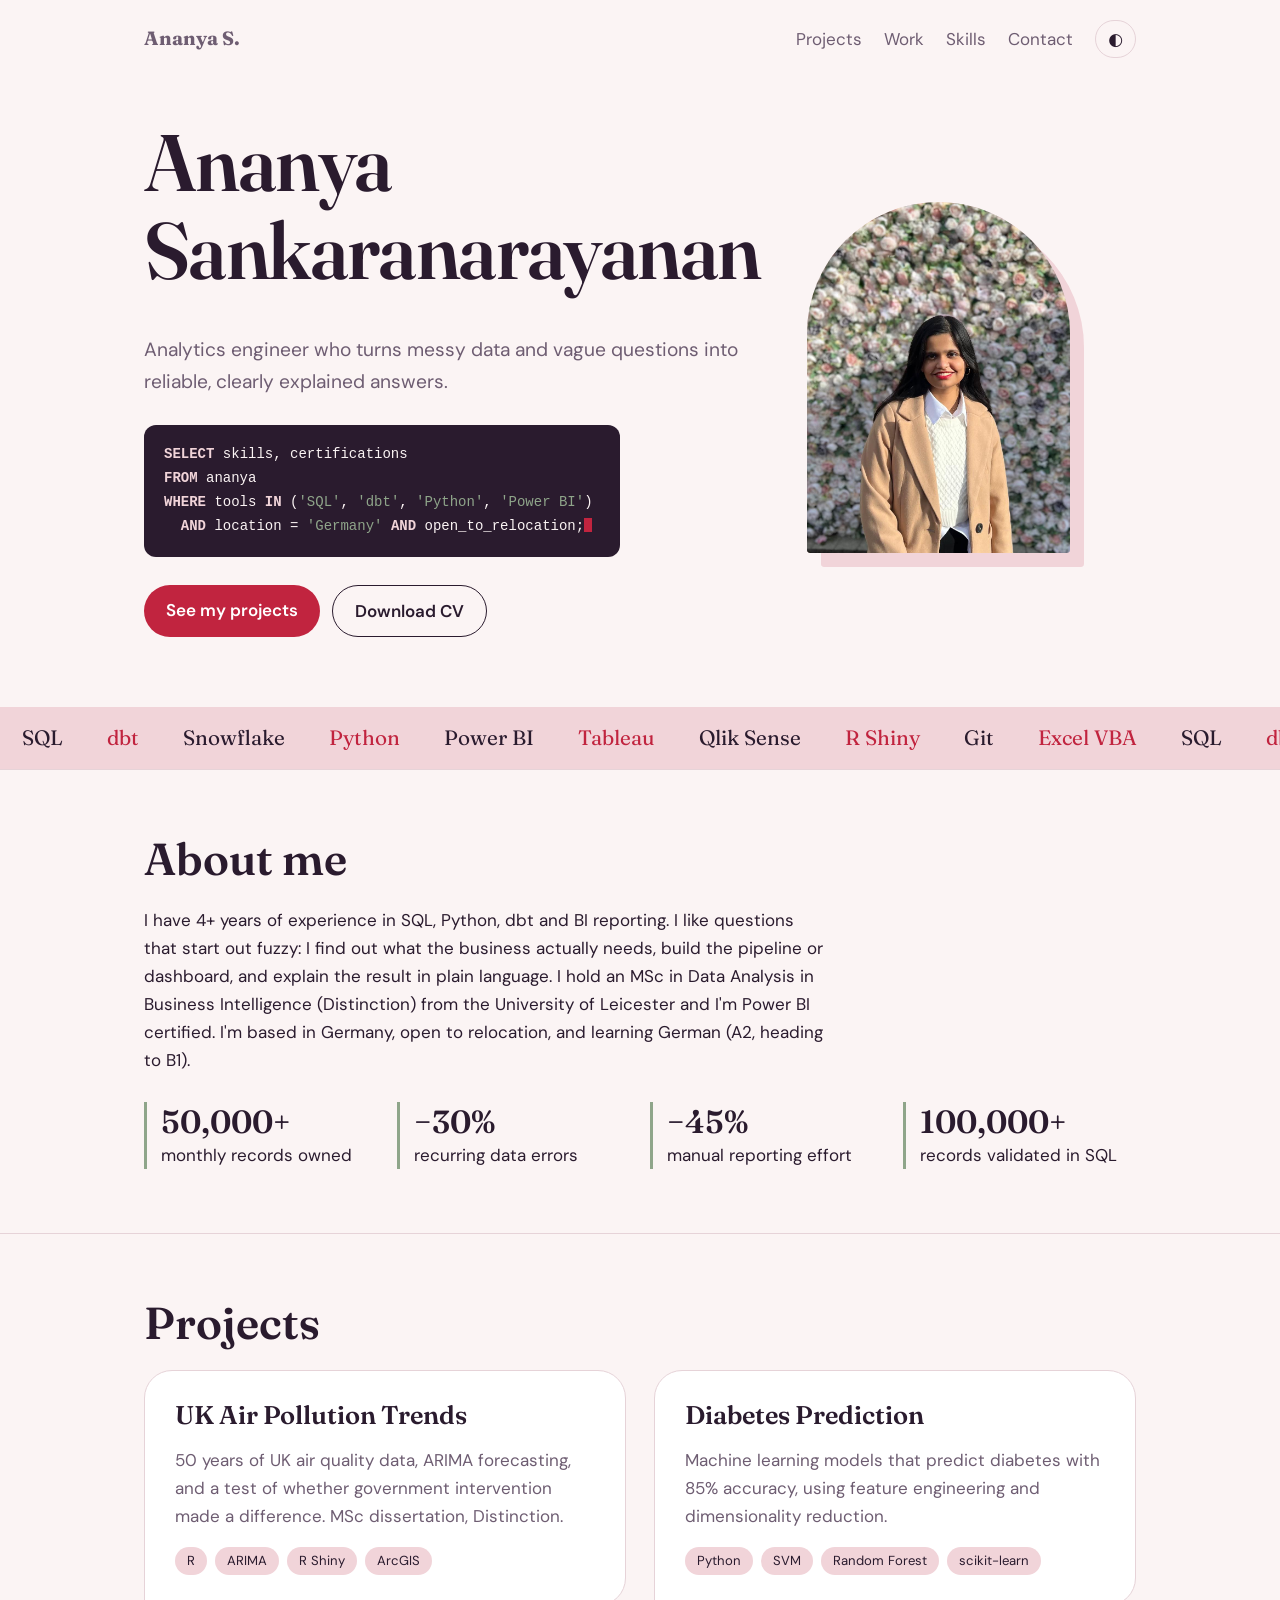
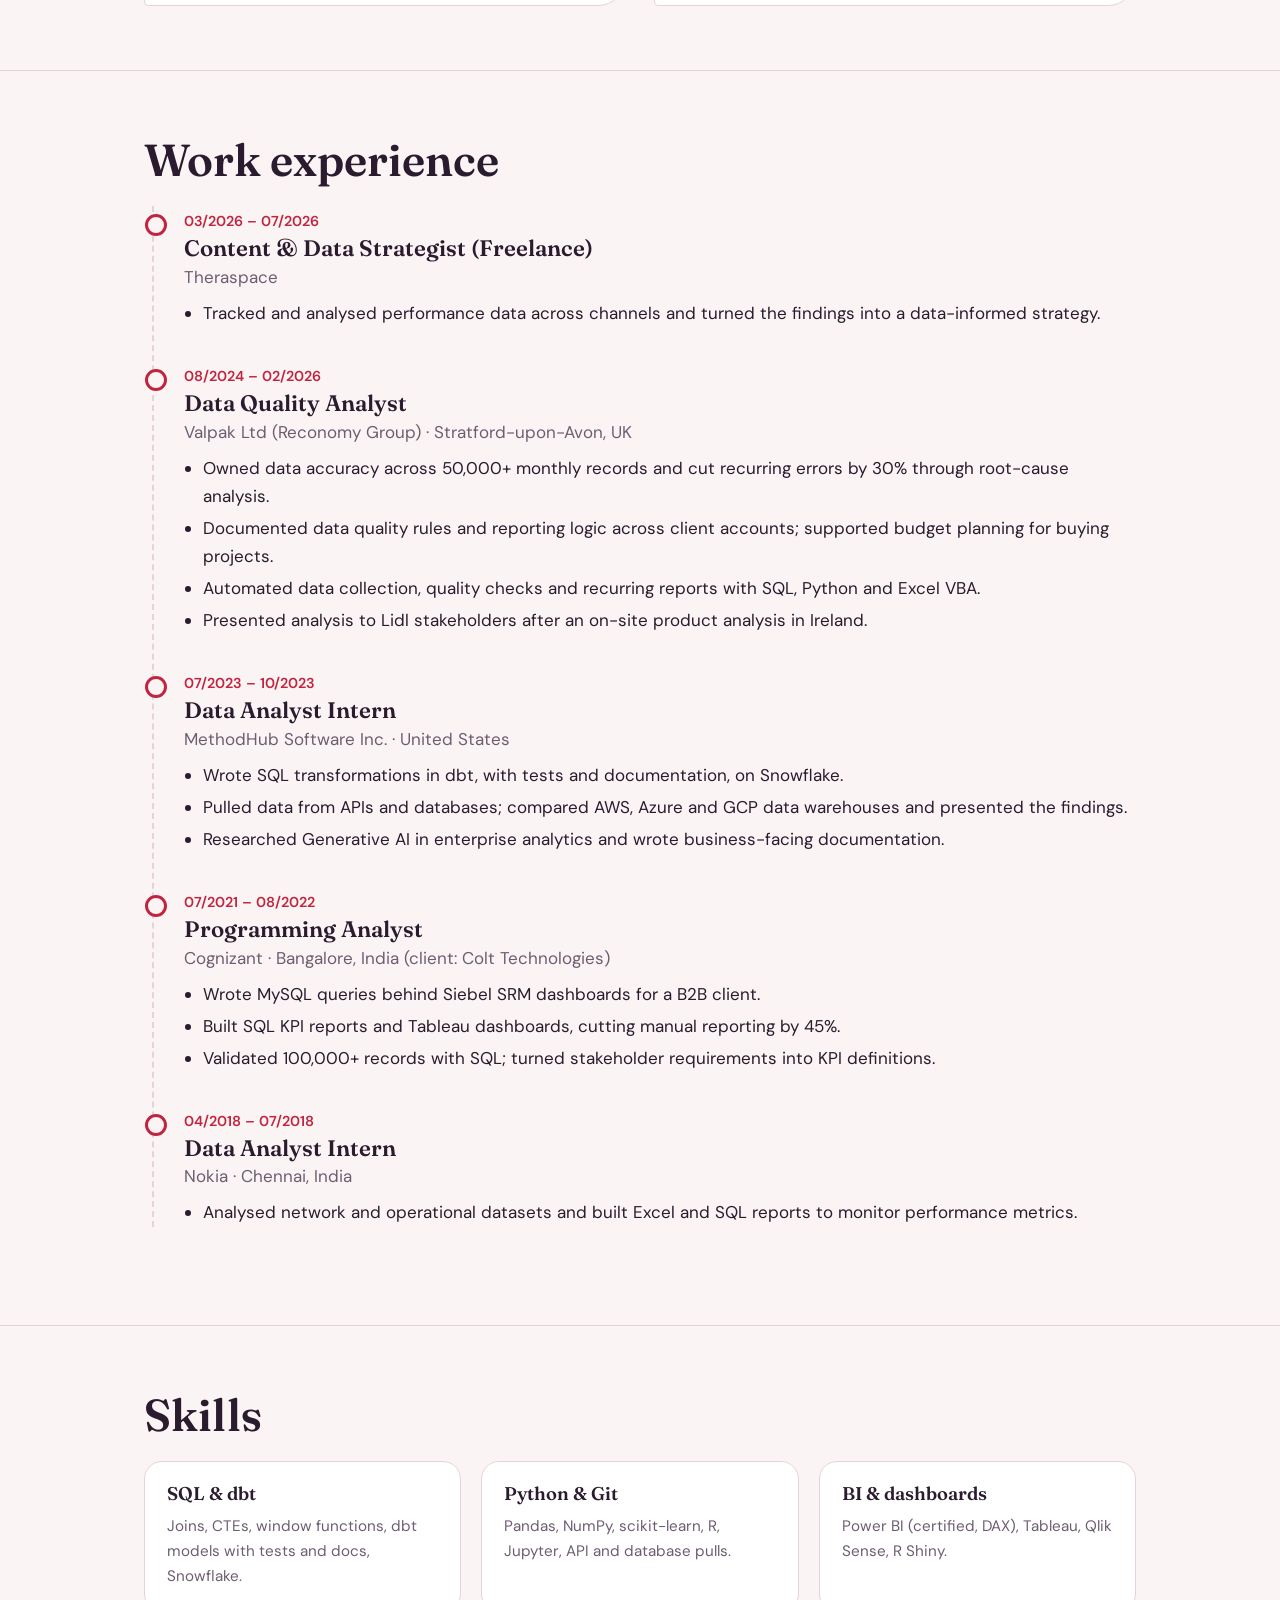
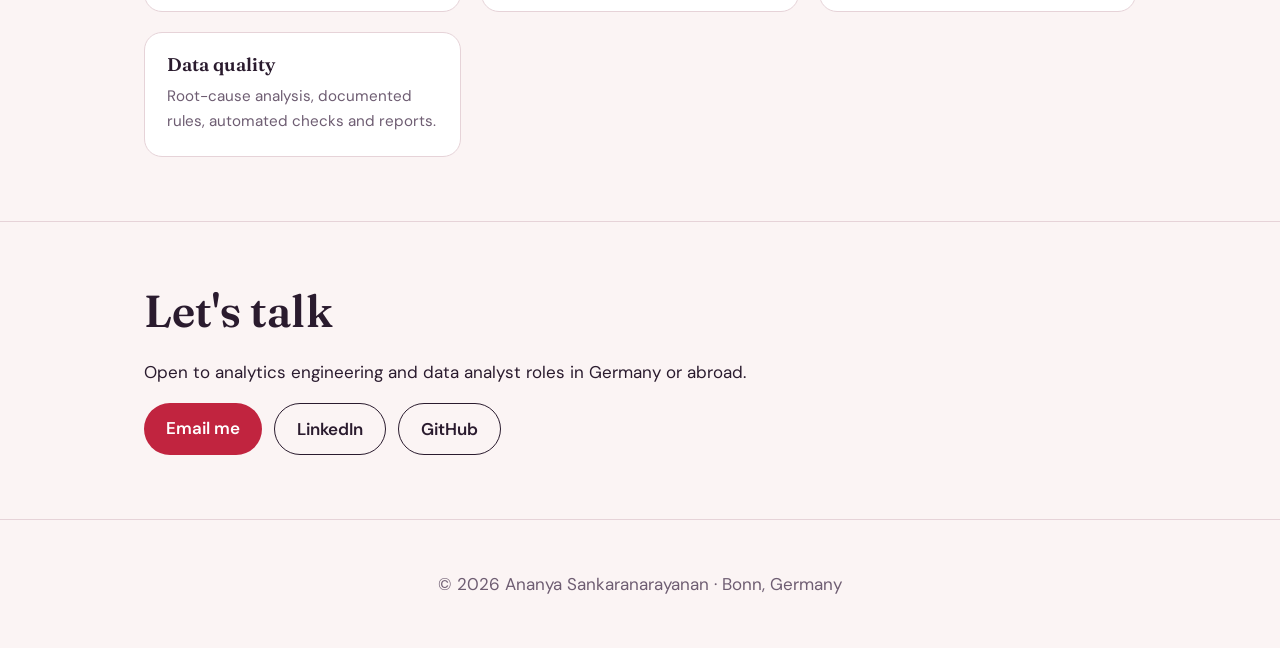
==== index.html @ 328fefa7 "Add files via upload" ====
<!DOCTYPE html><html lang="en"><head><meta charset="utf-8"><meta name="viewport" content="width=device-width,initial-scale=1">
<title>Ananya Sankaranarayanan · Analytics Engineer</title><meta name="description" content="Analytics engineer working with SQL, dbt, Python and BI reporting.">
<link rel="icon" href="data:image/svg+xml,<svg xmlns=%22http://www.w3.org/2000/svg%22 viewBox=%220 0 100 100%22><text y=%22.9em%22 font-size=%2290%22>🌸</text></svg>"><link rel="preconnect" href="https://fonts.googleapis.com"><link rel="preconnect" href="https://fonts.gstatic.com" crossorigin><link href="https://fonts.googleapis.com/css2?family=DM+Sans:wght@400;500;700&family=Fraunces:opsz,wght@9..144,500;9..144,700&display=swap" rel="stylesheet"><link rel="stylesheet" href="style.css"></head><body>
<div class="wrap"><nav><a class="logo" href="#top">Ananya S.</a><div><a href="#projects">Projects</a><a href="#work">Work</a><a href="#skills">Skills</a><a href="#contact">Contact</a><button class="theme" id="t" aria-label="Toggle dark mode">◐</button></div></nav>
<header class="hero" id="top"><div>
<h1>Ananya Sankaranarayanan</h1>
<p class="lead">Analytics engineer who turns messy data and vague questions into reliable, clearly explained answers.</p>
<div class="query" aria-label="SQL query describing Ananya"><b>SELECT</b> skills, certifications<br><b>FROM</b> ananya<br><b>WHERE</b> tools <b>IN</b> (<i>'SQL'</i>, <i>'dbt'</i>, <i>'Python'</i>, <i>'Power BI'</i>)<br>&nbsp;&nbsp;<b>AND</b> location = <i>'Germany'</i> <b>AND</b> open_to_relocation;<span class="cur"></span></div>
<div class="btns"><a class="btn" href="#projects">See my projects</a><a class="btn alt" href="Ananya_CV.pdf">Download CV</a></div>
</div><div class="arch"><img src="photo.jpg" alt="Portrait of Ananya in a camel coat in front of a flower wall"></div></header></div>
<div class="marquee" aria-hidden="true"><div><span>SQL</span><span>dbt</span><span>Snowflake</span><span>Python</span><span>Power BI</span><span>Tableau</span><span>Qlik Sense</span><span>R Shiny</span><span>Git</span><span>Excel VBA</span><span>SQL</span><span>dbt</span><span>Snowflake</span><span>Python</span><span>Power BI</span><span>Tableau</span><span>Qlik Sense</span><span>R Shiny</span><span>Git</span><span>Excel VBA</span></div></div>
<section><div class="wrap"><h2>About me</h2><p style="max-width:40em">I have 4+ years of experience in SQL, Python, dbt and BI reporting. I like questions that start out fuzzy: I find out what the business actually needs, build the pipeline or dashboard, and explain the result in plain language. I hold an MSc in Data Analysis in Business Intelligence (Distinction) from the University of Leicester and I'm Power BI certified. I'm based in Germany, open to relocation, and learning German (A2, heading to B1).</p>
<div class="stats"><div><strong>50,000+</strong>monthly records owned</div><div><strong>−30%</strong>recurring data errors</div><div><strong>−45%</strong>manual reporting effort</div><div><strong>100,000+</strong>records validated in SQL</div></div></div></section>
<section id="projects"><div class="wrap"><h2>Projects</h2><div class="projects">
<a class="card" href="project-uk-air-pollution.html"><h3>UK Air Pollution Trends</h3><p>50 years of UK air quality data, ARIMA forecasting, and a test of whether government intervention made a difference. MSc dissertation, Distinction.</p><ul class="tags"><li>R</li><li>ARIMA</li><li>R Shiny</li><li>ArcGIS</li></ul></a>
<a class="card" href="project-diabetes-prediction.html"><h3>Diabetes Prediction</h3><p>Machine learning models that predict diabetes with 85% accuracy, using feature engineering and dimensionality reduction.</p><ul class="tags"><li>Python</li><li>SVM</li><li>Random Forest</li><li>scikit-learn</li></ul></a></div></div></section>
<section id="work"><div class="wrap"><h2>Work experience</h2><div class="tl">
<div class="job"><time>03/2026 – 07/2026</time><h3>Content &amp; Data Strategist (Freelance)</h3><p class="co">Theraspace</p><ul><li>Tracked and analysed performance data across channels and turned the findings into a data-informed strategy.</li></ul></div>
<div class="job"><time>08/2024 – 02/2026</time><h3>Data Quality Analyst</h3><p class="co">Valpak Ltd (Reconomy Group) · Stratford-upon-Avon, UK</p><ul><li>Owned data accuracy across 50,000+ monthly records and cut recurring errors by 30% through root-cause analysis.</li><li>Documented data quality rules and reporting logic across client accounts; supported budget planning for buying projects.</li><li>Automated data collection, quality checks and recurring reports with SQL, Python and Excel VBA.</li><li>Presented analysis to Lidl stakeholders after an on-site product analysis in Ireland.</li></ul></div>
<div class="job"><time>07/2023 – 10/2023</time><h3>Data Analyst Intern</h3><p class="co">MethodHub Software Inc. · United States</p><ul><li>Wrote SQL transformations in dbt, with tests and documentation, on Snowflake.</li><li>Pulled data from APIs and databases; compared AWS, Azure and GCP data warehouses and presented the findings.</li><li>Researched Generative AI in enterprise analytics and wrote business-facing documentation.</li></ul></div>
<div class="job"><time>07/2021 – 08/2022</time><h3>Programming Analyst</h3><p class="co">Cognizant · Bangalore, India (client: Colt Technologies)</p><ul><li>Wrote MySQL queries behind Siebel SRM dashboards for a B2B client.</li><li>Built SQL KPI reports and Tableau dashboards, cutting manual reporting by 45%.</li><li>Validated 100,000+ records with SQL; turned stakeholder requirements into KPI definitions.</li></ul></div>
<div class="job"><time>04/2018 – 07/2018</time><h3>Data Analyst Intern</h3><p class="co">Nokia · Chennai, India</p><ul><li>Analysed network and operational datasets and built Excel and SQL reports to monitor performance metrics.</li></ul></div></div></div></section>
<section id="skills"><div class="wrap"><h2>Skills</h2><div class="skills">
<div><h3>SQL &amp; dbt</h3><p>Joins, CTEs, window functions, dbt models with tests and docs, Snowflake.</p></div>
<div><h3>Python &amp; Git</h3><p>Pandas, NumPy, scikit-learn, R, Jupyter, API and database pulls.</p></div>
<div><h3>BI &amp; dashboards</h3><p>Power BI (certified, DAX), Tableau, Qlik Sense, R Shiny.</p></div>
<div><h3>Data quality</h3><p>Root-cause analysis, documented rules, automated checks and reports.</p></div></div></div></section>
<section id="contact"><div class="wrap"><h2>Let's talk</h2><p>Open to analytics engineering and data analyst roles in Germany or abroad.</p><div class="btns"><a class="btn" href="mailto:YOUR_EMAIL">Email me</a><a class="btn alt" href="https://www.linkedin.com/in/YOUR_LINKEDIN">LinkedIn</a><a class="btn alt" href="https://github.com/YOUR_GITHUB">GitHub</a></div></div></section>
<footer>© 2026 Ananya Sankaranarayanan · Bonn, Germany</footer><script>document.getElementById("t").onclick=function(){var r=document.documentElement,d=r.dataset.theme?r.dataset.theme=="dark":matchMedia("(prefers-color-scheme:dark)").matches;r.dataset.theme=d?"light":"dark"}</script></body></html>
---- style.css ----
:root{--bg:#fbf4f4;--surface:#fff;--ink:#2a1b2e;--muted:#6e5d72;--rose:#f1d4d9;--sage:#8fa58a;--red:#c1243f;--line:#e6d3d8;color-scheme:light}
@media(prefers-color-scheme:dark){:root:not([data-theme=light]){--bg:#1d1420;--surface:#2a1d2e;--ink:#f7eaee;--muted:#b9a5bd;--rose:#4a2c3a;--sage:#a8c0a3;--red:#ff6b83;--line:#412e48;color-scheme:dark}}
:root[data-theme=dark]{--bg:#1d1420;--surface:#2a1d2e;--ink:#f7eaee;--muted:#b9a5bd;--rose:#4a2c3a;--sage:#a8c0a3;--red:#ff6b83;--line:#412e48;color-scheme:dark}
*{box-sizing:border-box}html{scroll-behavior:smooth}
body{margin:0;background:var(--bg);color:var(--ink);font:17px/1.65 "DM Sans",system-ui,sans-serif}
h1,h2,h3{font-family:"Fraunces",Georgia,serif;font-weight:600;line-height:1.1;margin:0 0 .5em}
a{color:inherit}a:focus-visible,button:focus-visible{outline:3px solid var(--red);outline-offset:3px}
.wrap{max-width:1040px;margin:0 auto;padding:0 24px}
nav{display:flex;justify-content:space-between;align-items:center;padding:20px 0;gap:16px;flex-wrap:wrap}
nav .logo{font-family:"Fraunces",Georgia,serif;font-weight:700;font-size:1.2rem;text-decoration:none}
nav div{display:flex;gap:22px;align-items:center}nav a{text-decoration:none;color:var(--muted)}nav a:hover{color:var(--red)}
button.theme{background:none;border:1px solid var(--line);color:var(--ink);border-radius:99px;padding:4px 12px;cursor:pointer;font:inherit}
.hero{display:grid;grid-template-columns:1.2fr .8fr;gap:48px;align-items:center;padding:40px 0 70px}
.hero h1{font-size:clamp(2.6rem,7vw,5rem);letter-spacing:-.02em}
.hero p.lead{font-size:1.2rem;color:var(--muted);max-width:34em}
.arch{border-radius:999px 999px 24px 24px;overflow:hidden;aspect-ratio:3/4;background:var(--rose);box-shadow:14px 14px 0 var(--rose)}
.arch img{width:100%;height:100%;object-fit:cover;object-position:50% 30%;display:block}
.query{font:14px/1.7 ui-monospace,Menlo,Consolas,monospace;background:var(--ink);color:var(--bg);border-radius:12px;padding:18px 20px;margin:28px 0;max-width:34em}
.query b{color:var(--rose)}.query i{color:var(--sage);font-style:normal}
.query .cur{display:inline-block;width:8px;height:1em;background:var(--red);vertical-align:-2px;animation:blink 1s steps(2) infinite}
@keyframes blink{50%{opacity:0}}
.btns{display:flex;gap:12px;flex-wrap:wrap}
.btn{display:inline-block;padding:11px 22px;border-radius:99px;background:var(--red);color:#fff;text-decoration:none;font-weight:600}
.btn.alt{background:none;color:var(--ink);border:1.5px solid var(--ink)}
.btn:hover{transform:translateY(-2px)}
section{padding:64px 0;border-top:1px solid var(--line)}
section>.wrap>h2{font-size:clamp(1.9rem,4vw,2.8rem)}
.marquee{overflow:hidden;background:var(--rose);padding:14px 0;white-space:nowrap}
.marquee div{display:inline-block;animation:slide 30s linear infinite;font-family:"Fraunces",Georgia,serif;font-size:1.3rem}
.marquee span{margin:0 22px}.marquee span:nth-child(even){color:var(--red)}
@keyframes slide{to{transform:translateX(-50%)}}
.stats{display:grid;grid-template-columns:repeat(auto-fit,minmax(160px,1fr));gap:20px;margin-top:28px}
.stats div{border-left:3px solid var(--sage);padding-left:14px}.stats strong{display:block;font:600 2rem "Fraunces",Georgia,serif}
.projects{display:grid;grid-template-columns:repeat(auto-fit,minmax(300px,1fr));gap:28px}
.card{display:block;background:var(--surface);border:1px solid var(--line);border-radius:28px 28px 28px 4px;padding:30px;text-decoration:none;transition:transform .25s,box-shadow .25s}
.card:hover{transform:rotate(-1deg) translateY(-4px);box-shadow:8px 8px 0 var(--rose)}
.card h3{font-size:1.6rem}.card p{color:var(--muted)}
.tags{display:flex;flex-wrap:wrap;gap:8px;margin:14px 0 0;padding:0;list-style:none}
.tags li{font-size:.82rem;padding:3px 12px;border-radius:99px;background:var(--rose)}
.tl{position:relative;margin-left:8px;border-left:2px dashed var(--line);padding-left:30px}
.job{position:relative;margin-bottom:34px}
.job:before{content:"";position:absolute;left:-39px;top:8px;width:16px;height:16px;border-radius:50%;background:var(--bg);border:3px solid var(--red)}
.job time{color:var(--red);font-weight:600;font-size:.9rem}
.job h3{font-size:1.4rem;margin:2px 0}.job .co{color:var(--muted);margin:0 0 8px}
.job ul{margin:0;padding-left:1.1em}.job li{margin-bottom:4px}
.skills{display:grid;grid-template-columns:repeat(auto-fit,minmax(240px,1fr));gap:20px}
.skills div{background:var(--surface);border:1px solid var(--line);border-radius:18px;padding:22px}
.skills h3{font-size:1.15rem}.skills p{margin:0;color:var(--muted);font-size:.95rem}
footer{padding:50px 0;text-align:center;color:var(--muted);border-top:1px solid var(--line)}
.back{display:inline-block;margin:10px 0 30px;color:var(--muted)}
.proj h1{font-size:clamp(2.2rem,6vw,3.8rem)}
.facts{display:grid;grid-template-columns:repeat(auto-fit,minmax(180px,1fr));gap:16px;margin:30px 0}
.facts div{background:var(--rose);border-radius:16px;padding:16px 18px}.facts strong{display:block;font:600 1.6rem "Fraunces",Georgia,serif}
.proj h2{font-size:1.7rem;margin-top:1.6em}.proj .body{max-width:40em}
@media(max-width:760px){.hero{grid-template-columns:1fr}.arch{max-width:300px}}
@media(prefers-reduced-motion:reduce){*{animation:none!important;transition:none!important}}
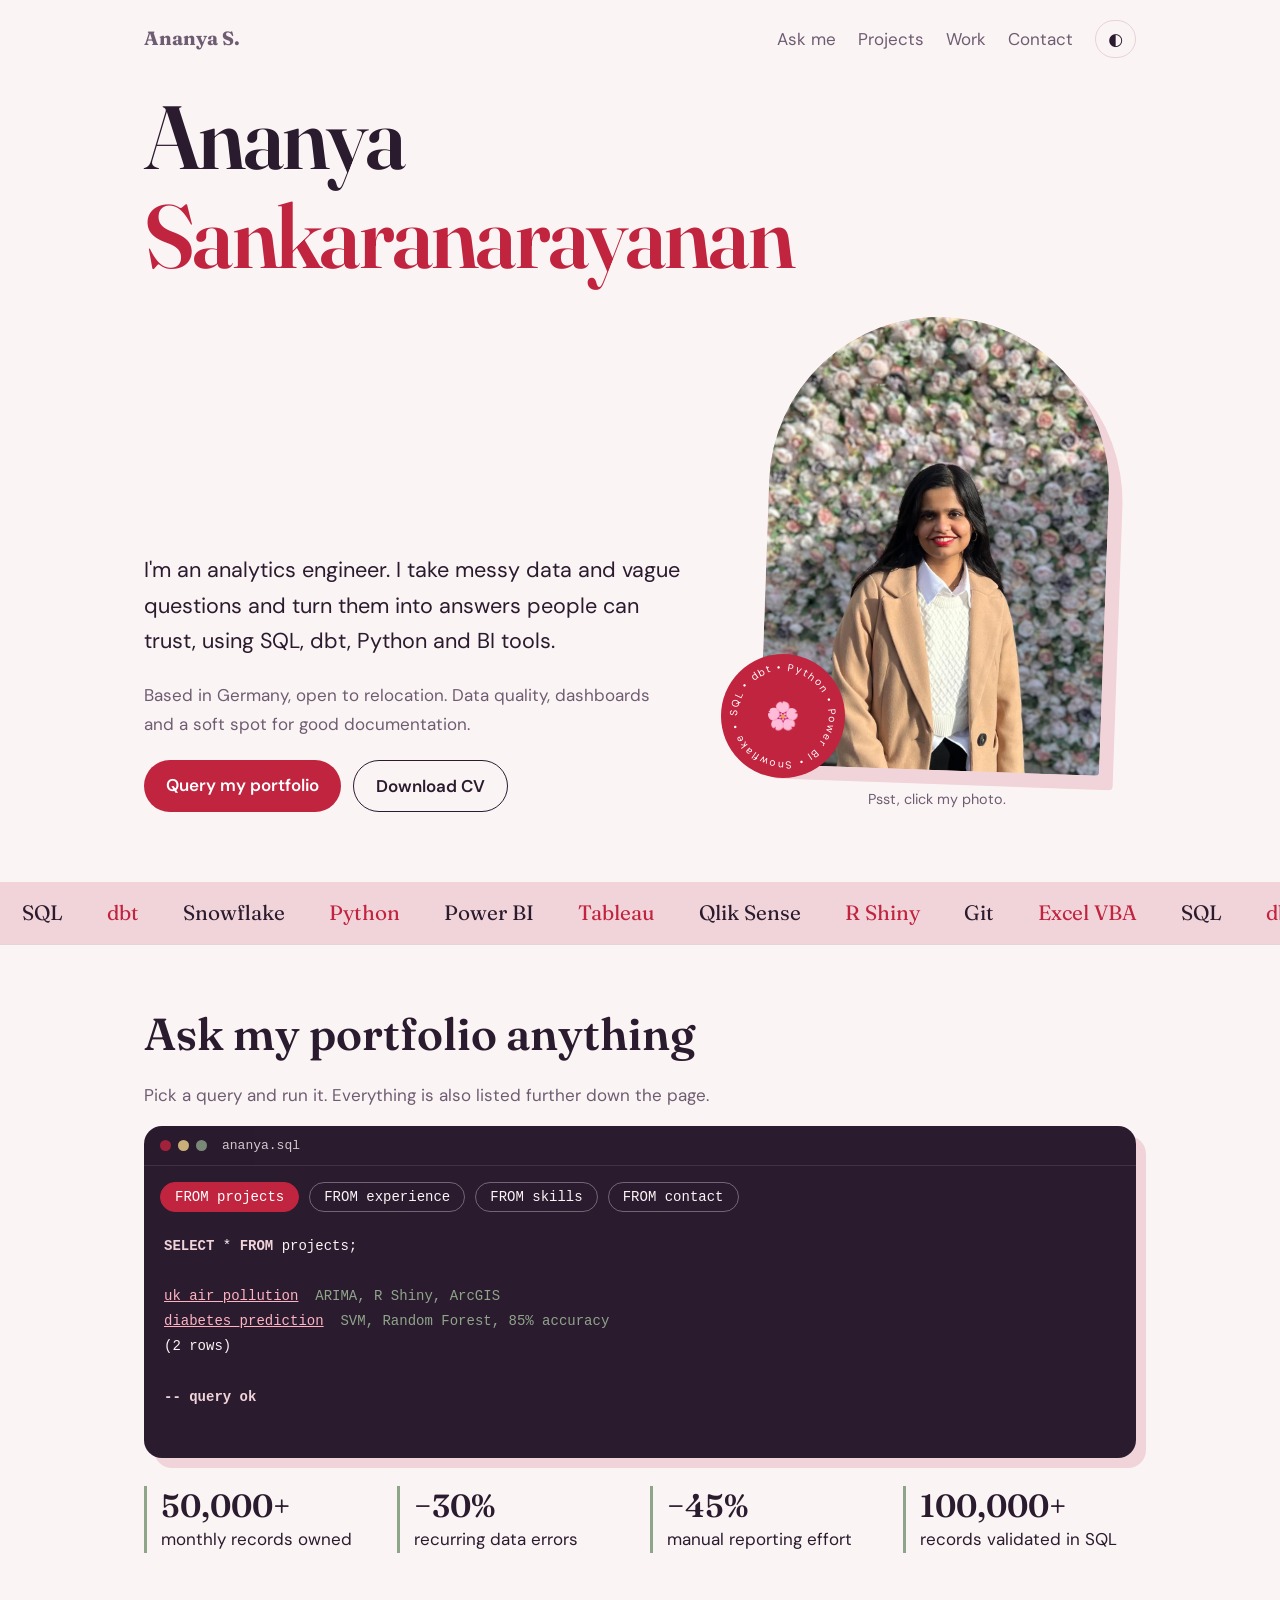
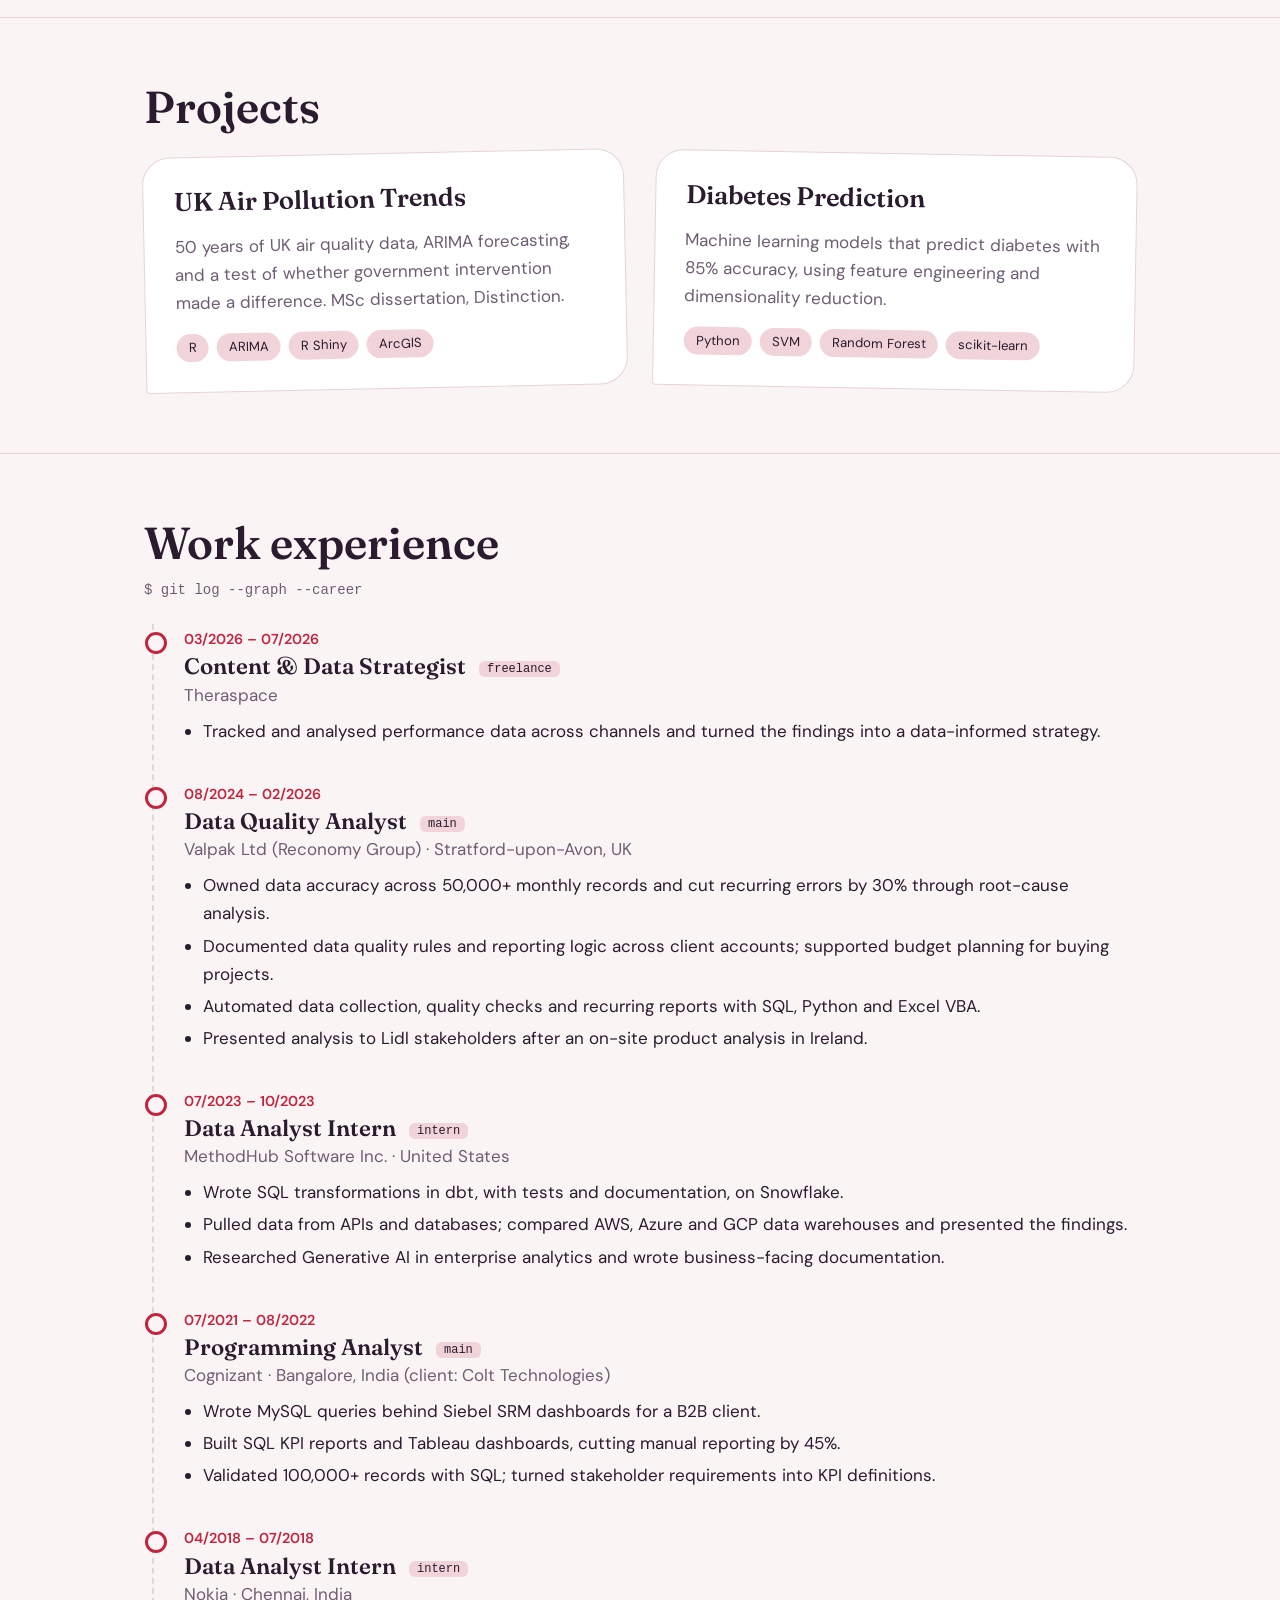
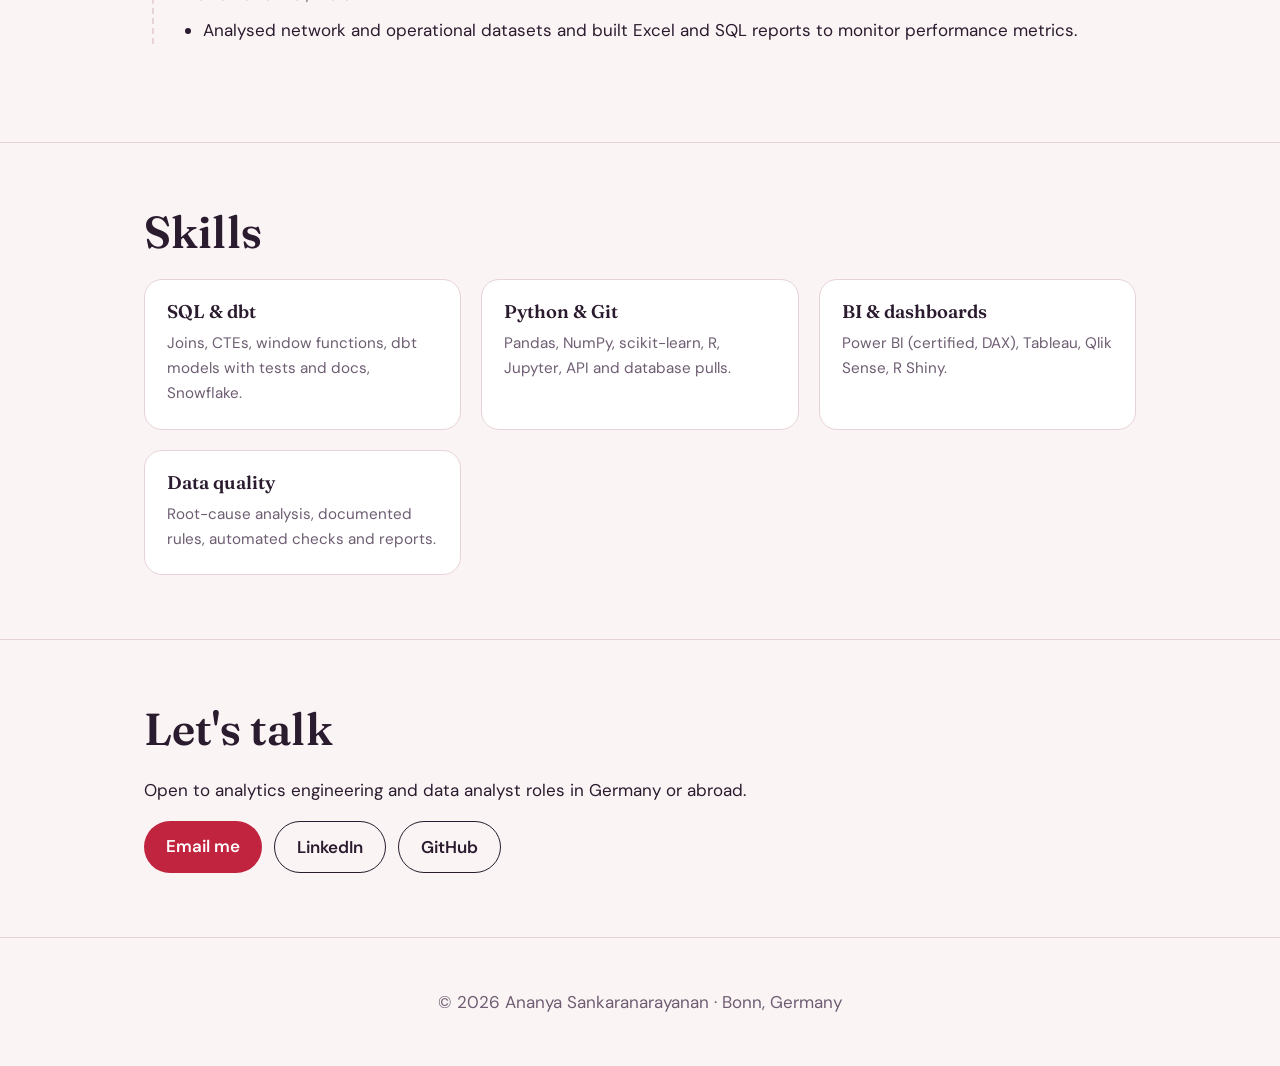
==== commit 0c29f728: "Add files via upload" ====
--- a/index.html
+++ b/index.html
@@ -1,29 +1,46 @@
 <!DOCTYPE html><html lang="en"><head><meta charset="utf-8"><meta name="viewport" content="width=device-width,initial-scale=1">
 <title>Ananya Sankaranarayanan · Analytics Engineer</title><meta name="description" content="Analytics engineer working with SQL, dbt, Python and BI reporting.">
-<link rel="icon" href="data:image/svg+xml,<svg xmlns=%22http://www.w3.org/2000/svg%22 viewBox=%220 0 100 100%22><text y=%22.9em%22 font-size=%2290%22>🌸</text></svg>"><link rel="preconnect" href="https://fonts.googleapis.com"><link rel="preconnect" href="https://fonts.gstatic.com" crossorigin><link href="https://fonts.googleapis.com/css2?family=DM+Sans:wght@400;500;700&family=Fraunces:opsz,wght@9..144,500;9..144,700&display=swap" rel="stylesheet"><link rel="stylesheet" href="style.css"></head><body>
-<div class="wrap"><nav><a class="logo" href="#top">Ananya S.</a><div><a href="#projects">Projects</a><a href="#work">Work</a><a href="#skills">Skills</a><a href="#contact">Contact</a><button class="theme" id="t" aria-label="Toggle dark mode">◐</button></div></nav>
-<header class="hero" id="top"><div>
-<h1>Ananya Sankaranarayanan</h1>
-<p class="lead">Analytics engineer who turns messy data and vague questions into reliable, clearly explained answers.</p>
-<div class="query" aria-label="SQL query describing Ananya"><b>SELECT</b> skills, certifications<br><b>FROM</b> ananya<br><b>WHERE</b> tools <b>IN</b> (<i>'SQL'</i>, <i>'dbt'</i>, <i>'Python'</i>, <i>'Power BI'</i>)<br>&nbsp;&nbsp;<b>AND</b> location = <i>'Germany'</i> <b>AND</b> open_to_relocation;<span class="cur"></span></div>
-<div class="btns"><a class="btn" href="#projects">See my projects</a><a class="btn alt" href="Ananya_CV.pdf">Download CV</a></div>
-</div><div class="arch"><img src="photo.jpg" alt="Portrait of Ananya in a camel coat in front of a flower wall"></div></header></div>
+<link rel="icon" href="data:image/svg+xml,<svg xmlns=%22http://www.w3.org/2000/svg%22 viewBox=%220 0 100 100%22><text y=%22.9em%22 font-size=%2290%22>🌸</text></svg>">
+<link rel="preconnect" href="https://fonts.googleapis.com"><link rel="preconnect" href="https://fonts.gstatic.com" crossorigin><link href="https://fonts.googleapis.com/css2?family=DM+Sans:wght@400;500;700&family=Fraunces:opsz,wght@9..144,500;9..144,700&display=swap" rel="stylesheet"><link rel="stylesheet" href="style.css"></head><body>
+<div class="wrap"><nav><a class="logo" href="#top">Ananya S.</a><div><a href="#ask">Ask me</a><a href="#projects">Projects</a><a href="#work">Work</a><a href="#contact">Contact</a><button class="theme" id="t" aria-label="Toggle dark mode">◐</button></div></nav>
+<header class="hero2" id="top"><h1>Ananya <span>Sankaranarayanan</span></h1>
+<div class="grid"><div>
+<p class="lead" style="font-size:1.35rem;max-width:30em;margin-top:0">I'm an analytics engineer. I take messy data and vague questions and turn them into answers people can trust, using SQL, dbt, Python and BI tools.</p>
+<p style="color:var(--muted);max-width:32em">Based in Germany, open to relocation. Data quality, dashboards and a soft spot for good documentation.</p>
+<div class="btns" style="margin-top:22px"><a class="btn" href="#ask">Query my portfolio</a><a class="btn alt" href="Ananya_CV.pdf">Download CV</a></div></div>
+<div class="artwrap"><button class="arch" id="pic" aria-label="Scatter flower petals"><img src="photo.jpg" alt="Portrait of Ananya in a camel coat in front of a flower wall"></button>
+<svg class="badge" viewBox="0 0 120 120" aria-hidden="true"><defs><path id="c" d="M60,60 m-44,0 a44,44 0 1,1 88,0 a44,44 0 1,1 -88,0"/></defs><text font-size="10" fill="currentColor"><textPath href="#c" textLength="268" lengthAdjust="spacing">SQL • dbt • Python • Power BI • Snowflake • </textPath></text><text x="60" y="69" text-anchor="middle" font-size="26">🌸</text></svg>
+<p class="hint">Psst, click my photo.</p></div></div></header></div>
 <div class="marquee" aria-hidden="true"><div><span>SQL</span><span>dbt</span><span>Snowflake</span><span>Python</span><span>Power BI</span><span>Tableau</span><span>Qlik Sense</span><span>R Shiny</span><span>Git</span><span>Excel VBA</span><span>SQL</span><span>dbt</span><span>Snowflake</span><span>Python</span><span>Power BI</span><span>Tableau</span><span>Qlik Sense</span><span>R Shiny</span><span>Git</span><span>Excel VBA</span></div></div>
-<section><div class="wrap"><h2>About me</h2><p style="max-width:40em">I have 4+ years of experience in SQL, Python, dbt and BI reporting. I like questions that start out fuzzy: I find out what the business actually needs, build the pipeline or dashboard, and explain the result in plain language. I hold an MSc in Data Analysis in Business Intelligence (Distinction) from the University of Leicester and I'm Power BI certified. I'm based in Germany, open to relocation, and learning German (A2, heading to B1).</p>
+<section id="ask"><div class="wrap"><h2>Ask my portfolio anything</h2><p style="max-width:38em;color:var(--muted)">Pick a query and run it. Everything is also listed further down the page.</p>
+<div class="term"><div class="bar"><i></i><i></i><i></i><em>ananya.sql</em></div><div class="chips" role="group" aria-label="Example queries" id="chips"></div><pre id="out" aria-live="polite"></pre></div>
 <div class="stats"><div><strong>50,000+</strong>monthly records owned</div><div><strong>−30%</strong>recurring data errors</div><div><strong>−45%</strong>manual reporting effort</div><div><strong>100,000+</strong>records validated in SQL</div></div></div></section>
 <section id="projects"><div class="wrap"><h2>Projects</h2><div class="projects">
 <a class="card" href="project-uk-air-pollution.html"><h3>UK Air Pollution Trends</h3><p>50 years of UK air quality data, ARIMA forecasting, and a test of whether government intervention made a difference. MSc dissertation, Distinction.</p><ul class="tags"><li>R</li><li>ARIMA</li><li>R Shiny</li><li>ArcGIS</li></ul></a>
 <a class="card" href="project-diabetes-prediction.html"><h3>Diabetes Prediction</h3><p>Machine learning models that predict diabetes with 85% accuracy, using feature engineering and dimensionality reduction.</p><ul class="tags"><li>Python</li><li>SVM</li><li>Random Forest</li><li>scikit-learn</li></ul></a></div></div></section>
-<section id="work"><div class="wrap"><h2>Work experience</h2><div class="tl">
-<div class="job"><time>03/2026 – 07/2026</time><h3>Content &amp; Data Strategist (Freelance)</h3><p class="co">Theraspace</p><ul><li>Tracked and analysed performance data across channels and turned the findings into a data-informed strategy.</li></ul></div>
-<div class="job"><time>08/2024 – 02/2026</time><h3>Data Quality Analyst</h3><p class="co">Valpak Ltd (Reconomy Group) · Stratford-upon-Avon, UK</p><ul><li>Owned data accuracy across 50,000+ monthly records and cut recurring errors by 30% through root-cause analysis.</li><li>Documented data quality rules and reporting logic across client accounts; supported budget planning for buying projects.</li><li>Automated data collection, quality checks and recurring reports with SQL, Python and Excel VBA.</li><li>Presented analysis to Lidl stakeholders after an on-site product analysis in Ireland.</li></ul></div>
-<div class="job"><time>07/2023 – 10/2023</time><h3>Data Analyst Intern</h3><p class="co">MethodHub Software Inc. · United States</p><ul><li>Wrote SQL transformations in dbt, with tests and documentation, on Snowflake.</li><li>Pulled data from APIs and databases; compared AWS, Azure and GCP data warehouses and presented the findings.</li><li>Researched Generative AI in enterprise analytics and wrote business-facing documentation.</li></ul></div>
-<div class="job"><time>07/2021 – 08/2022</time><h3>Programming Analyst</h3><p class="co">Cognizant · Bangalore, India (client: Colt Technologies)</p><ul><li>Wrote MySQL queries behind Siebel SRM dashboards for a B2B client.</li><li>Built SQL KPI reports and Tableau dashboards, cutting manual reporting by 45%.</li><li>Validated 100,000+ records with SQL; turned stakeholder requirements into KPI definitions.</li></ul></div>
-<div class="job"><time>04/2018 – 07/2018</time><h3>Data Analyst Intern</h3><p class="co">Nokia · Chennai, India</p><ul><li>Analysed network and operational datasets and built Excel and SQL reports to monitor performance metrics.</li></ul></div></div></div></section>
+<section id="work"><div class="wrap"><h2>Work experience</h2><p class="glog">$ git log --graph --career</p><div class="tl">
+<div class="job"><time>03/2026 – 07/2026</time><h3>Content &amp; Data Strategist <span class="branch">freelance</span></h3><p class="co">Theraspace</p><ul><li>Tracked and analysed performance data across channels and turned the findings into a data-informed strategy.</li></ul></div>
+<div class="job"><time>08/2024 – 02/2026</time><h3>Data Quality Analyst <span class="branch">main</span></h3><p class="co">Valpak Ltd (Reconomy Group) · Stratford-upon-Avon, UK</p><ul><li>Owned data accuracy across 50,000+ monthly records and cut recurring errors by 30% through root-cause analysis.</li><li>Documented data quality rules and reporting logic across client accounts; supported budget planning for buying projects.</li><li>Automated data collection, quality checks and recurring reports with SQL, Python and Excel VBA.</li><li>Presented analysis to Lidl stakeholders after an on-site product analysis in Ireland.</li></ul></div>
+<div class="job"><time>07/2023 – 10/2023</time><h3>Data Analyst Intern <span class="branch">intern</span></h3><p class="co">MethodHub Software Inc. · United States</p><ul><li>Wrote SQL transformations in dbt, with tests and documentation, on Snowflake.</li><li>Pulled data from APIs and databases; compared AWS, Azure and GCP data warehouses and presented the findings.</li><li>Researched Generative AI in enterprise analytics and wrote business-facing documentation.</li></ul></div>
+<div class="job"><time>07/2021 – 08/2022</time><h3>Programming Analyst <span class="branch">main</span></h3><p class="co">Cognizant · Bangalore, India (client: Colt Technologies)</p><ul><li>Wrote MySQL queries behind Siebel SRM dashboards for a B2B client.</li><li>Built SQL KPI reports and Tableau dashboards, cutting manual reporting by 45%.</li><li>Validated 100,000+ records with SQL; turned stakeholder requirements into KPI definitions.</li></ul></div>
+<div class="job"><time>04/2018 – 07/2018</time><h3>Data Analyst Intern <span class="branch">intern</span></h3><p class="co">Nokia · Chennai, India</p><ul><li>Analysed network and operational datasets and built Excel and SQL reports to monitor performance metrics.</li></ul></div></div></div></section>
 <section id="skills"><div class="wrap"><h2>Skills</h2><div class="skills">
 <div><h3>SQL &amp; dbt</h3><p>Joins, CTEs, window functions, dbt models with tests and docs, Snowflake.</p></div>
 <div><h3>Python &amp; Git</h3><p>Pandas, NumPy, scikit-learn, R, Jupyter, API and database pulls.</p></div>
 <div><h3>BI &amp; dashboards</h3><p>Power BI (certified, DAX), Tableau, Qlik Sense, R Shiny.</p></div>
 <div><h3>Data quality</h3><p>Root-cause analysis, documented rules, automated checks and reports.</p></div></div></div></section>
-<section id="contact"><div class="wrap"><h2>Let's talk</h2><p>Open to analytics engineering and data analyst roles in Germany or abroad.</p><div class="btns"><a class="btn" href="mailto:YOUR_EMAIL">Email me</a><a class="btn alt" href="https://www.linkedin.com/in/YOUR_LINKEDIN">LinkedIn</a><a class="btn alt" href="https://github.com/YOUR_GITHUB">GitHub</a></div></div></section>
-<footer>© 2026 Ananya Sankaranarayanan · Bonn, Germany</footer><script>document.getElementById("t").onclick=function(){var r=document.documentElement,d=r.dataset.theme?r.dataset.theme=="dark":matchMedia("(prefers-color-scheme:dark)").matches;r.dataset.theme=d?"light":"dark"}</script></body></html>
+<section id="contact"><div class="wrap"><h2>Let's talk</h2><p>Open to analytics engineering and data analyst roles in Germany or abroad.</p><div class="btns"><a class="btn" href="mailto:ananyasankar7@gmail.com">Email me</a><a class="btn alt" href="https://www.linkedin.com/in/ananya-sankaranarayanan/">LinkedIn</a><a class="btn alt" href="https://github.com/ananyasankar7-cloud">GitHub</a></div></div></section>
+<footer>© 2026 Ananya Sankaranarayanan · Bonn, Germany</footer>
+<script>
+document.getElementById("t").onclick=function(){var r=document.documentElement,d=r.dataset.theme?r.dataset.theme=="dark":matchMedia("(prefers-color-scheme:dark)").matches;r.dataset.theme=d?"light":"dark"};
+var rm=matchMedia("(prefers-reduced-motion:reduce)").matches,out=document.getElementById("out"),chips=document.getElementById("chips"),timer;
+var S="<b>SELECT</b> * <b>FROM</b> ";
+var Q={
+projects:['<a href="project-uk-air-pollution.html">uk_air_pollution</a>  <i>ARIMA, R Shiny, ArcGIS</i>','<a href="project-diabetes-prediction.html">diabetes_prediction</a>  <i>SVM, Random Forest, 85% accuracy</i>','(2 rows)'],
+experience:['<i>Theraspace</i>   Content &amp; Data Strategist   2026','<i>Valpak</i>      Data Quality Analyst        2024–26','<i>MethodHub</i>   Data Analyst Intern         2023','<i>Cognizant</i>   Programming Analyst         2021–22','<i>Nokia</i>       Data Analyst Intern         2018','(5 rows, details below)'],
+skills:['<i>sql</i>      CTEs, window functions, validation at 100k+ rows','<i>dbt</i>      models, tests, documentation on Snowflake','<i>python</i>   Pandas, NumPy, scikit-learn, APIs','<i>bi</i>       Power BI (certified), Tableau, Qlik Sense','<i>german</i>   A2, heading to B1','(5 rows)'],
+contact:['<i>email</i>     <a href="mailto:ananyasankar7@gmail.com">ananyasankar7@gmail.com</a>','<i>linkedin</i>  <a href="https://www.linkedin.com/in/ananya-sankaranarayanan/">ananya-sankaranarayanan</a>','<i>github</i>    <a href="https://github.com/ananyasankar7-cloud">ananyasankar7-cloud</a>','<i>status</i>    open to relocation','(4 rows)']};
+function run(k,btn){clearTimeout(timer);[].forEach.call(chips.children,function(c){c.setAttribute("aria-pressed",c===btn)});out.innerHTML=S+k+";\n";var i=0,L=Q[k];(function next(){if(i<L.length){out.insertAdjacentHTML("beforeend","\n"+L[i++]);timer=setTimeout(next,rm?0:170)}else out.insertAdjacentHTML("beforeend","\n\n<b>-- query ok</b>")})()}
+Object.keys(Q).forEach(function(k,n){var b=document.createElement("button");b.textContent="FROM "+k;b.onclick=function(){run(k,b)};chips.appendChild(b);if(!n)run(k,b)});
+document.getElementById("pic").onclick=function(e){if(rm)return;for(var i=0;i<16;i++){var s=document.createElement("span");s.textContent="🌸";s.style.cssText="position:fixed;pointer-events:none;z-index:50;left:"+e.clientX+"px;top:"+e.clientY+"px;font-size:"+(16+Math.random()*18)+"px";document.body.appendChild(s);var x=(Math.random()-.5)*340,y=-90+Math.random()*420;s.animate([{transform:"translate(0,0) rotate(0)",opacity:1},{transform:"translate("+x+"px,"+y+"px) rotate("+(Math.random()*540-270)+"deg)",opacity:0}],{duration:1300+Math.random()*900,easing:"cubic-bezier(.2,.6,.4,1)"}).onfinish=function(){this.effect.target.remove()}}};
+</script></body></html>
--- a/style.css
+++ b/style.css
@@ -54,3 +54,28 @@
 .proj h2{font-size:1.7rem;margin-top:1.6em}.proj .body{max-width:40em}
 @media(max-width:760px){.hero{grid-template-columns:1fr}.arch{max-width:300px}}
 @media(prefers-reduced-motion:reduce){*{animation:none!important;transition:none!important}}
+/* v2 */
+.hero2{padding:10px 0 70px}
+.hero2 h1{font-size:clamp(1.7rem,8.2vw,5.6rem);letter-spacing:-.03em;margin:0 0 .35em;overflow-wrap:anywhere}
+.hero2 h1 span{display:block;color:var(--red)}
+.hero2 .grid{display:grid;grid-template-columns:1.15fr .85fr;gap:56px;align-items:end}
+.artwrap{position:relative;max-width:340px;justify-self:center;width:100%}
+button.arch{display:block;width:100%;border:0;padding:0;cursor:pointer;transform:rotate(2deg);transition:transform .3s}
+button.arch:hover{transform:rotate(-1deg) scale(1.02)}
+.badge{position:absolute;left:-46px;bottom:34px;width:124px;height:124px;border-radius:50%;background:var(--red);color:#fff;animation:spin 16s linear infinite;pointer-events:none}
+@keyframes spin{to{transform:rotate(360deg)}}
+.hint{text-align:center;color:var(--muted);font-size:.9rem;margin:18px 0 0}
+.term{background:var(--ink);color:var(--bg);border-radius:18px;overflow:hidden;box-shadow:10px 10px 0 var(--rose)}
+.term .bar{display:flex;gap:7px;align-items:center;padding:12px 16px;border-bottom:1px solid #ffffff22;font:13px ui-monospace,Menlo,Consolas,monospace;opacity:.8}
+.term .bar i{width:11px;height:11px;border-radius:50%;background:var(--red)}.term .bar i:nth-child(2){background:#f4d58d}.term .bar i:nth-child(3){background:var(--sage)}
+.term .bar em{margin-left:8px;font-style:normal}
+.chips{display:flex;flex-wrap:wrap;gap:10px;padding:16px}
+.chips button{font:14px ui-monospace,Menlo,Consolas,monospace;background:none;color:var(--bg);border:1px solid #ffffff55;border-radius:99px;padding:6px 14px;cursor:pointer}
+.chips button:hover,.chips button[aria-pressed=true]{background:var(--red);border-color:var(--red);color:#fff}
+#out{margin:0;padding:6px 20px 22px;min-height:230px;font:14px/1.8 ui-monospace,Menlo,Consolas,monospace;white-space:pre-wrap;overflow-wrap:anywhere}
+#out b{color:var(--rose)}#out i{color:var(--sage);font-style:normal}#out a{color:#ffb3c1}
+.glog{font:14px ui-monospace,Menlo,Consolas,monospace;color:var(--muted);margin:-8px 0 26px}
+.job .branch{font:12px ui-monospace,Menlo,Consolas,monospace;background:var(--rose);border-radius:6px;padding:1px 8px;margin-left:8px;vertical-align:2px;font-weight:400}
+.projects .card:nth-child(odd){transform:rotate(-1.2deg)}.projects .card:nth-child(even){transform:rotate(1deg)}
+.projects .card:hover{transform:rotate(0) translateY(-6px)}
+@media(max-width:760px){.hero2 .grid{grid-template-columns:1fr}.badge{left:-10px}}
